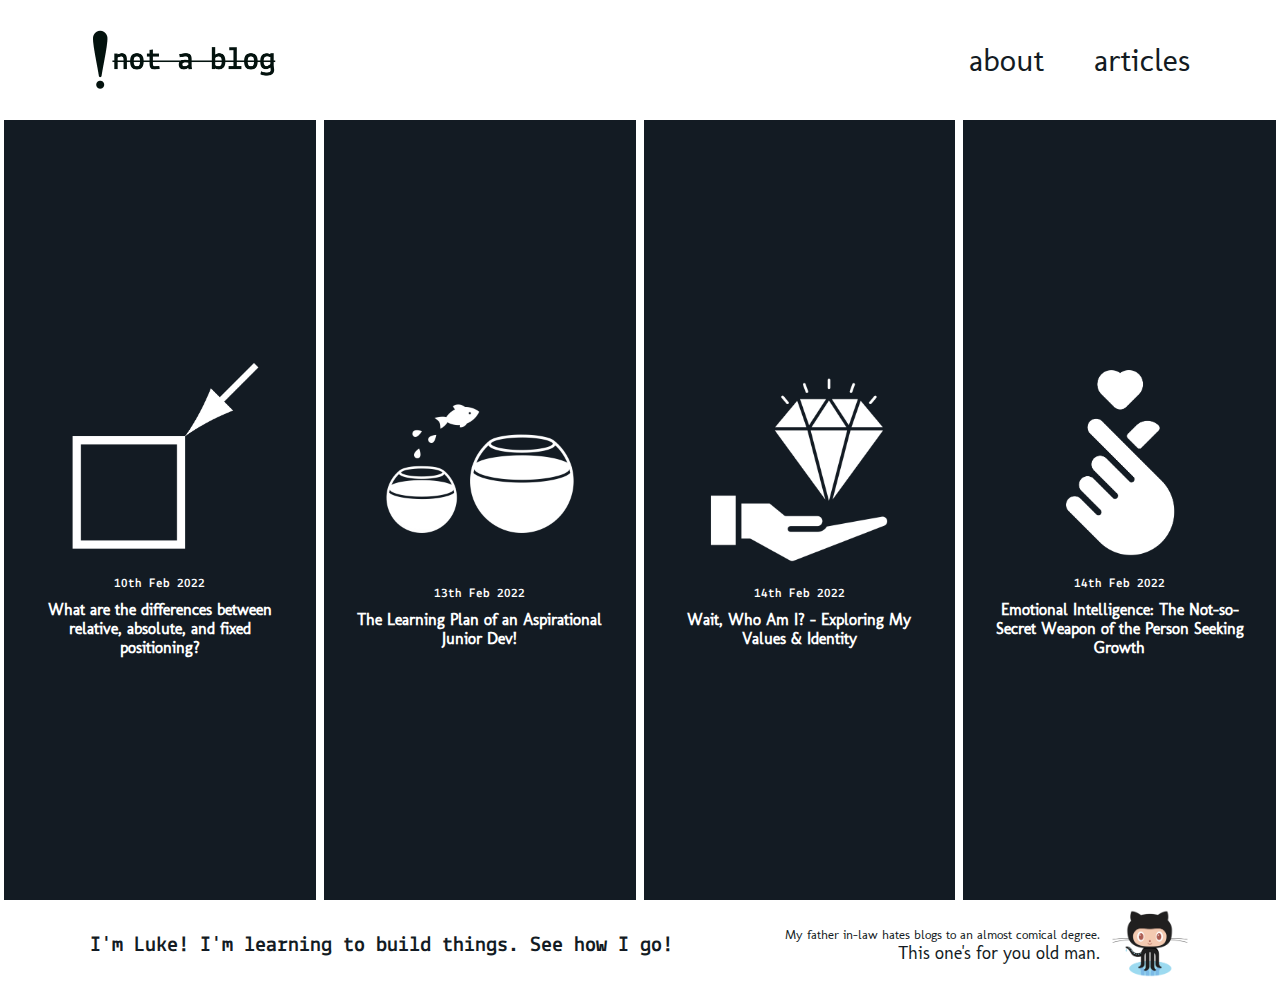
==== index.html @ 16911b7f "adds EQ blog thumbnails on homepage with links" ====
<!DOCTYPE html>
<html lang="en">
  <head>
    <meta charset="UTF-8" />
    <link href="styles/main.css" rel="stylesheet" type="text/css" />
    <link rel="icon" type="image/x-icon" href="img/favicon.png" />
    <meta name="viewport" content="width=device-width, initial-scale=1.0" />
    <meta http-equiv="X-UA-Compatible" content="ie=edge" />

    <!-- google fonts -->
    <link rel="preconnect" href="https://fonts.googleapis.com" />
    <link rel="preconnect" href="https://fonts.gstatic.com" crossorigin />
    <link
      href="https://fonts.googleapis.com/css2?family=Lekton:ital,wght@0,400;0,700;1,400&family=Molengo&display=swap"
      rel="stylesheet"
    />

    <title>not a blog | Luke Concannon</title>
  </head>

  <body>
    <div class="wrapper">
      <header class="page-header">
        <div class="header-container">
          <div>
            <a href="https://luke-concannon.github.io/"
              ><img src="./img/logo.png" alt="not a blog" id="logo-img"
            /></a>
          </div>
          <nav>
            <ul id="main-nav">
              <li><a href="#">about</a></li>
              <li><a href="#">articles</a></li>
            </ul>
          </nav>
        </div>
      </header>

      <main class="homepage-main">
        <div class="homepage-main-container">
          <article class="blog-thumbnail highlight-on-hover">
            <a href="blogs/position-property.html"
              ><img
                src="./img/box-arrow.png"
                alt="What are the differences between relative, absolute, and fixed positioning?"
              />
              <h4 style="color: white">10th Feb 2022</h4>
              <h3 style="color: white; padding-top: 10px">
                What are the differences between relative, absolute, and fixed
                positioning?
              </h3></a
            >
          </article>
          <article class="blog-thumbnail highlight-on-hover">
            <a href="blogs/learning-plan.html"
              ><img
                src="./img/big-fish.png"
                alt="The Learning Plan of an Aspirational Junior Dev!"
              />
              <h4 style="color: white">13th Feb 2022</h4>
              <h3 style="color: white; padding-top: 10px">
                The Learning Plan of an Aspirational Junior Dev!
              </h3></a
            >
          </article>
          <article class="blog-thumbnail highlight-on-hover">
            <a href="blogs/identity-values.html"
              ><img src="./img/values.png" alt="Wait, Who Am I?" />
              <h4 style="color: white">14th Feb 2022</h4>
              <h3 style="color: white; padding-top: 10px">
                Wait, Who Am I? - Exploring My Values & Identity
              </h3></a
            >
          </article>
        </div>
        <article class="blog-thumbnail highlight-on-hover">
            <a href="blogs/emotional-intelligence.html"
              ><img src="./img/eq.png" alt="The Importance of Emotional Intelligence" />
              <h4 style="color: white">14th Feb 2022</h4>
              <h3 style="color: white; padding-top: 10px">
                Emotional Intelligence: The Not-so-Secret Weapon of the Person Seeking Growth
              </h3></a
            >
          </article>
        </div>
      </main>

      <footer>
        <div class="footer-container-homepage">
          <div id="intro-blurb">
            <h1>I'm Luke! I'm learning to build things. See how I go!</h1>
          </div>
          <div class="footer-right-element">
            <div id="footer-blurb">
              <p style="font-size: 0.8em; text-align: right">
                My father in-law hates blogs to an almost comical degree.
                <br /><span style="font-size: 1.4em"
                  >This one's for you old man.</span
                >
              </p>
            </div>
            <div class="github-img">
              <span style="margin-left: 10px"
                ><a href="https://github.com/luke-concannon"
                  ><img
                    src="./img/github-logo.png"
                    alt="GitHub | Luke Concannon"
                    id="github-img" /></a
              ></span>
            </div>
          </div>
        </div>
      </footer>
    </div>
  </body>
</html>
---- styles/main.css ----
:root {
  --dark-color: #131b23;
  --mid-color: #26413c;
  --light-color: #8ab0ab;
  --ff-primary: "Molengo", sans-serif;
  --ff-title: "Lekton", sans-serif;
}

h1 {
  font-size: 2em;
  font-family: "Lekton", sans-serif;
  color: #131b23;
}

h2 {
  font-size: 1.8em;
  font-family: "Lekton", sans-serif;
  color: #131b23;
  margin: 0 auto;
}

h3 {
  font-size: 1.4em;
  font-family: "Molengo", sans-serif;
  color: #131b23;
  margin: 0 auto;
}

h4 {
  font-size: 1em;
  font-family: "Lekton", sans-serif;
  color: #131b23;
  margin: 0 auto;
}

p {
  font-family: "Molengo", sans-serif;
  font-size: 16px;
  color: #131b23;
  margin: 0 auto;
}

body {
  max-width: 1920px;
  margin: 0 auto;
}

nav {
  display: flex;
}

nav ul li a {
  text-decoration: none;
  color: #131b23;
}

nav ul li a:hover,
nav ul li a:focus {
  font-weight: bold;
  text-decoration: line-through;
}

blockquote {
  background: #eee;
  margin: 1.7em 10px;
  padding: 0.75em 30px;
  border-radius: 20px;
  quotes: "\201C""\201D""\2018""\2019";
}
blockquote:before {
  color: #ccc;
  content: open-quote;
  font-size: 4em;
  line-height: 0.1em;
  margin-right: 0.25em;
  vertical-align: -0.4em;
}

blockquote p {
  display: inline;
  font-family: "Lekton", sans-serif;
}
li {
  font-size: 1.2em;
  font-family: "Molengo", sans-serif;
  line-height: 150%;
}

.header-container {
  margin-right: 70px;
  margin-left: 70px;
  padding: 10px;
  float: none !important;
  display: flex;
  flex-direction: row;
  justify-content: space-between;
  align-items: center;
  flex-wrap: wrap;
}

.homepage-main-container {
  max-width: 80vw;
  max-height: 100vh;
  margin: 0 auto !important;
  float: none !important;
  display: flex;
  flex-direction: row;
  justify-content: space-between;
  align-items: stretch;
  overflow-x: auto;
  overflow-y: hidden;
  -ms-overflow-style: none; /* IE and Edge */
  scrollbar-width: none; /* Firefox */
}

.blog-main-container {
  display: flex;
}

/* Hide scrollbar but keep funcitonality for Chrome, Safari and Opera */
.homepage-main-container::-webkit-scrollbar {
  display: none;
}

.footer-container-homepage {
  display: flex;
  flex-direction: row;
  align-items: center;
  justify-content: space-between;
  padding: 10px;
  margin-right: 80px;
  margin-left: 80px;
}

.footer-page {
  background-color: #131b23;
}

.footer-container-page {
  display: flex;
  flex-direction: row;
  align-items: center;
  justify-content: space-between;
  padding: 10px;

  margin-right: 80px;
  margin-left: 80px;
}

.wrapper {
  display: flex;
  flex-direction: column;
  justify-content: space-between;
  align-items: stretch;
  min-height: 100vh;
}

.homepage-main {
  flex-grow: 1;
  display: flex;
  justify-content: space-between;
  align-items: stretch;
  background-color: #131b23;
}

.blog-page-main {
  max-width: 1920px;
  padding-left: 80px;
  padding-right: 80px;
  margin: 0 auto;
}

.blog-thumbnail {
  display: flex;
  flex-direction: column;
  justify-content: center;
  align-items: center;
  width: 20vw;
  padding: 30px;
  max-width: 300px;
  border-left: 4px solid white;
  border-right: 4px solid white;
  transition: transform 0.5s ease-out;
}

.blog-thumbnail h4 {
  font-size: 0.8em;
  margin-top: 10px;
}

.blog-thumbnail h3 {
  font-size: 1em;
  text-align: center;
}

.blog-thumbnail img {
  height: 200px;
}

.blog-thumbnail a {
  text-decoration: none;
  text-align: center;
}

.blog-thumbnail:hover {
  transform: scale(0.8);
  transition-duration: 500ms;
  border: 4px solid #08e8ed;
  border-radius: 20px;
}

.footer-right-element {
  display: flex;
  flex-direction: row;
  justify-content: center;
  align-items: center;
}

.blog-title {
  display: flex;
  flex-direction: row;
  justify-content: left;
  position: -webkit-sticky;
  top: 10px;
  position: sticky;
  top: 10px;
  background-color: #131b23;
  padding: 15px;
  padding-left: 50px;
  border-radius: 10px;
}

.blog-title h1 {
  color: white;
  font-size: 1.5em;
  font-family: "Molengo", sans-serif;
  display: flex;
  align-items: center;
}

.section-title h1 {
  font-size: 1.1em;
  font-family: "Molengo", sans-serif;
}

.blog-section {
  display: block;
  max-width: 60vw;
  padding: 20px;
  margin-top: 20px;
  margin-bottom: 60px;
  margin-left: auto;
  margin-right: auto;
}

.blog-section p {
  font-size: 1.2em;
  font-family: "Molengo", sans-serif;
  line-height: 150%;
}

.blog-section h2 {
  background-color: #eee;
  padding: 10px;
  border-radius: 10px;
  text-align: center;
}

.tldr {
  display: flex;
  flex-direction: row;
  justify-content: space-evenly;
  align-items: stretch;
  margin-top: 30px;
  max-width: 60vw;
  padding: 20px;
  margin-bottom: 20px;
  margin-left: auto;
  margin-right: auto;
  align-items: center;
}

.tldr h1 {
  display: flex;
  font-family: "Lekton", sans-serif;
  font-size: 5em;
  text-decoration: line-through;
}

.tldr li {
  font-size: 1.2em;
  font-family: "Molengo", sans-serif;
  line-height: 150%;
  background-color: beige;
  margin: 5px;
}

.blog-title-img {
  width: 7%;
  padding-right: 20px;
}

.iframe-container {
  overflow: hidden;
  /* 16:9 aspect ratio */
  padding-top: 56.25%;
  position: relative;
  margin-top: 20px;
}

.iframe-container iframe {
  border: 0;
  height: 100%;
  left: 0;
  position: absolute;
  top: 0;
  width: 100%;
}

#main-nav {
  list-style-type: none;
  margin-left: 50px;
}

#main-nav li {
  display: inline;
  float: left;
  margin-left: 30px;
  padding: 10px;
  font-size: 2em;
  font-family: "Molengo", sans-serif;
}

/* set width of logo as the minimum of 200px & 50vw */
#logo-img {
  vertical-align: middle;
  width: min(50vw, 200px);
  padding-right: 50px;
}

#github-img {
  width: 80px;
  transition: transform 0.5s ease-out;
}

#github-img:hover {
  transform: scale(1.1);
  transition-duration: 500ms;
}

#intro-blurb h1 {
  font-family: "Lekton", sans-serif;
  font-size: 1.4em;
  text-align: left;
}

#position-vid {
  margin-top: 50px;
}

/* Shaking logo */
#logo-img:hover {
  /* Start the shake animation and make the animation last for 0.5 seconds */
  animation: shake 0.5s;

  /* When the animation is finished, start again */
  animation-iteration-count: infinite;
}

@keyframes shake {
  0% {
    transform: translate(1px, 1px) rotate(0deg);
  }
  10% {
    transform: translate(-1px, -2px) rotate(-1deg);
  }
  20% {
    transform: translate(-3px, 0px) rotate(1deg);
  }
  30% {
    transform: translate(3px, 2px) rotate(0deg);
  }
  40% {
    transform: translate(1px, -1px) rotate(1deg);
  }
  50% {
    transform: translate(-1px, 2px) rotate(-1deg);
  }
  60% {
    transform: translate(-3px, 1px) rotate(0deg);
  }
  70% {
    transform: translate(3px, 1px) rotate(-1deg);
  }
  80% {
    transform: translate(-1px, -1px) rotate(1deg);
  }
  90% {
    transform: translate(1px, 2px) rotate(0deg);
  }
  100% {
    transform: translate(1px, -2px) rotate(-1deg);
  }
}

@media only screen and (max-width: 780px) {
  #main-nav li {
    font-size: 1.5em;
  }

  .header-container {
    margin-right: 0px;
    margin-left: 0px;
    display: flex;
    flex-direction: row;
    justify-content: center;
    align-items: center;
    flex-wrap: wrap;
  }

  .main-container {
    flex-wrap: wrap;
    justify-content: center;
    overflow: auto;
  }

  .footer-container {
    margin-right: 0px;
    margin-left: 0px;
  }

  .blog-thumbnail {
    width: 100vw;
  }

  #footer-blurb {
    display: none;
  }

  #intro-blurb h1 {
    font-size: 1em;
  }

  #logo-img {
    padding-top: 10px;
    padding-right: 0px;
  }

  #main-nav li {
    margin: 0px;
  }

  #main-nav {
    margin: 0px;
    padding-inline-start: 0;
  }

  .blog-page-main {
    width: 100vw;
  }

  #position-vid {
    display: none;
  }

  .blog-page-main {
    padding-left: 0px;
    padding-right: 0px;
    margin: 0 auto;
  }

  .tldr {
    flex-wrap: wrap;
    margin: 0 auto;
    max-width: 85vw;
  }

  .blog-section {
    margin: 0 auto;
    padding: 0px;
    max-width: 85vw;
  }

  .blog-title-img {
    display: none;
  }

  .blog-title h1 {
    text-align: center;
    align-items: center;
    margin: 0 auto;
    padding: 0px;
  }

  .blog-title {
    padding: 10px;
  }
}
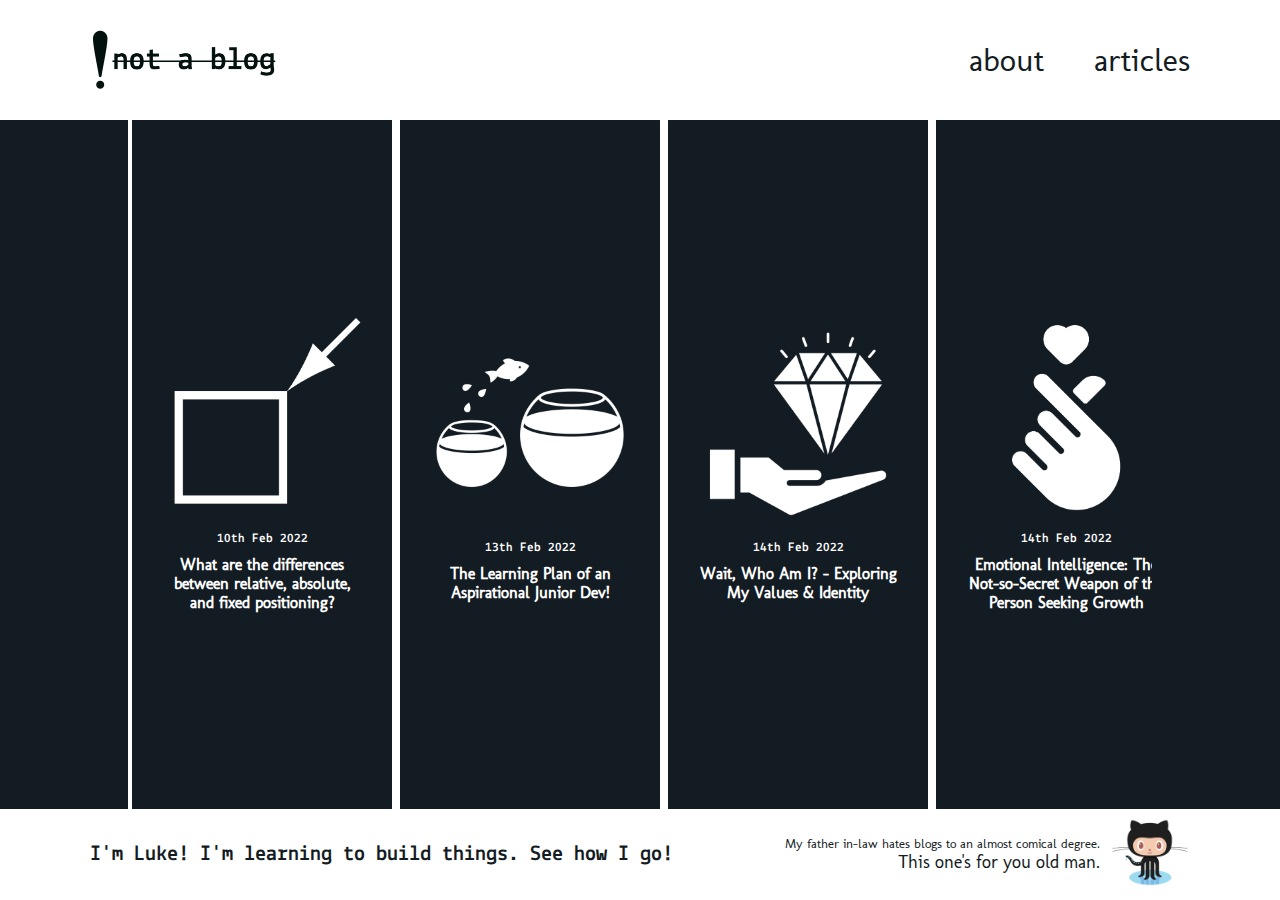
==== commit bd4f0ceb: "Renames class footer-container-homepage in media queries" ====
--- a/index.html
+++ b/index.html
@@ -72,13 +72,16 @@
               </h3></a
             >
           </article>
-        </div>
-        <article class="blog-thumbnail highlight-on-hover">
+          <article class="blog-thumbnail highlight-on-hover">
             <a href="blogs/emotional-intelligence.html"
-              ><img src="./img/eq.png" alt="The Importance of Emotional Intelligence" />
+              ><img
+                src="./img/eq.png"
+                alt="The Importance of Emotional Intelligence"
+              />
               <h4 style="color: white">14th Feb 2022</h4>
               <h3 style="color: white; padding-top: 10px">
-                Emotional Intelligence: The Not-so-Secret Weapon of the Person Seeking Growth
+                Emotional Intelligence: The Not-so-Secret Weapon of the Person
+                Seeking Growth
               </h3></a
             >
           </article>
--- a/styles/main.css
+++ b/styles/main.css
@@ -424,7 +424,7 @@
     overflow: auto;
   }
 
-  .footer-container {
+  .footer-container-homepage {
     margin-right: 0px;
     margin-left: 0px;
   }
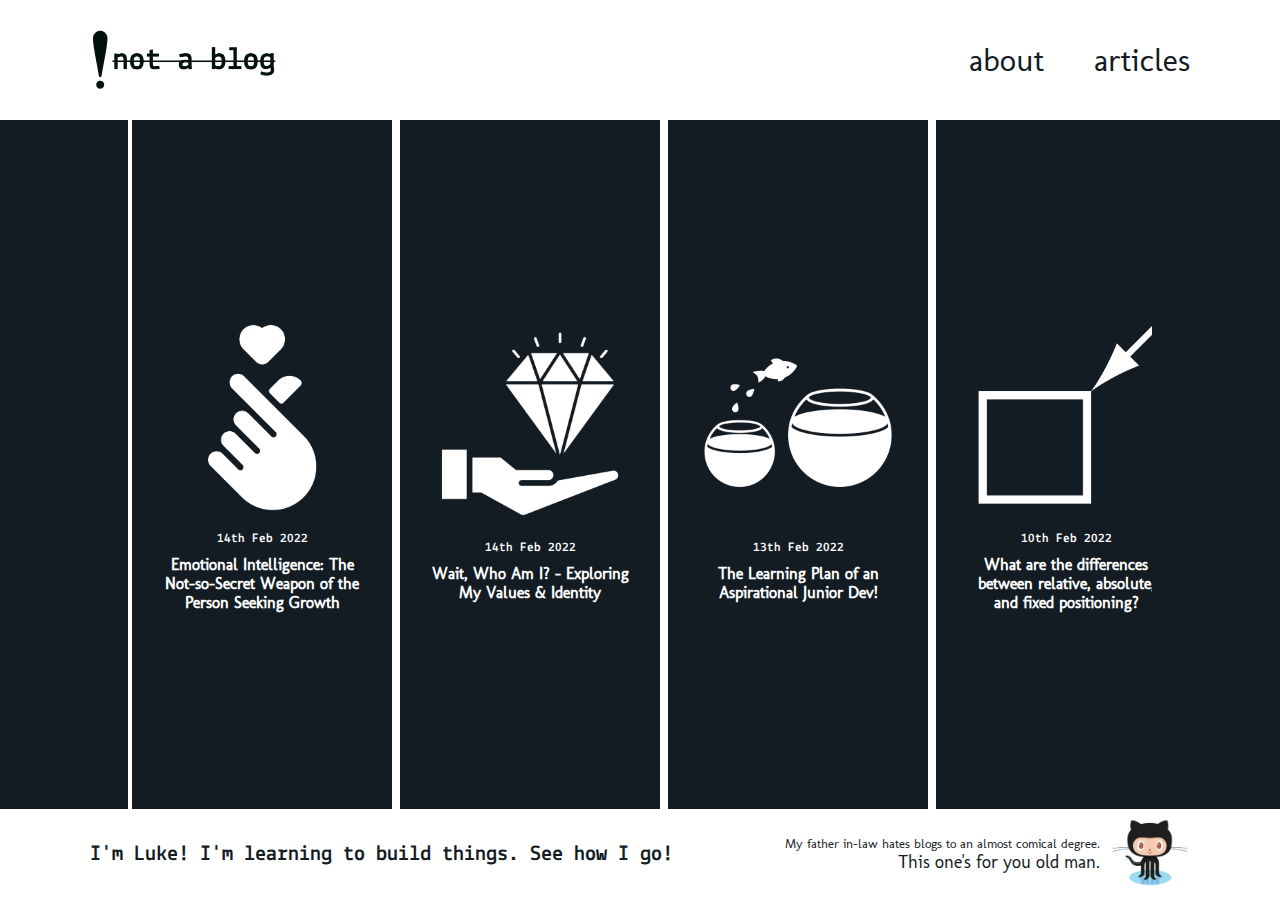
==== commit da72ae46: "Finalises EQ blog" ====
--- a/index.html
+++ b/index.html
@@ -39,15 +39,24 @@
       <main class="homepage-main">
         <div class="homepage-main-container">
           <article class="blog-thumbnail highlight-on-hover">
-            <a href="blogs/position-property.html"
+            <a href="blogs/emotional-intelligence.html"
               ><img
-                src="./img/box-arrow.png"
-                alt="What are the differences between relative, absolute, and fixed positioning?"
+                src="./img/eq.png"
+                alt="The Importance of Emotional Intelligence"
               />
-              <h4 style="color: white">10th Feb 2022</h4>
+              <h4 style="color: white">14th Feb 2022</h4>
               <h3 style="color: white; padding-top: 10px">
-                What are the differences between relative, absolute, and fixed
-                positioning?
+                Emotional Intelligence: The Not-so-Secret Weapon of the Person
+                Seeking Growth
+              </h3></a
+            >
+          </article>
+          <article class="blog-thumbnail highlight-on-hover">
+            <a href="blogs/identity-values.html"
+              ><img src="./img/values.png" alt="Wait, Who Am I?" />
+              <h4 style="color: white">14th Feb 2022</h4>
+              <h3 style="color: white; padding-top: 10px">
+                Wait, Who Am I? - Exploring My Values & Identity
               </h3></a
             >
           </article>
@@ -64,24 +73,15 @@
             >
           </article>
           <article class="blog-thumbnail highlight-on-hover">
-            <a href="blogs/identity-values.html"
-              ><img src="./img/values.png" alt="Wait, Who Am I?" />
-              <h4 style="color: white">14th Feb 2022</h4>
+            <a href="blogs/position-property.html"
+              ><img
+                src="./img/box-arrow.png"
+                alt="What are the differences between relative, absolute, and fixed positioning?"
+              />
+              <h4 style="color: white">10th Feb 2022</h4>
               <h3 style="color: white; padding-top: 10px">
-                Wait, Who Am I? - Exploring My Values & Identity
-              </h3></a
-            >
-          </article>
-          <article class="blog-thumbnail highlight-on-hover">
-            <a href="blogs/emotional-intelligence.html"
-              ><img
-                src="./img/eq.png"
-                alt="The Importance of Emotional Intelligence"
-              />
-              <h4 style="color: white">14th Feb 2022</h4>
-              <h3 style="color: white; padding-top: 10px">
-                Emotional Intelligence: The Not-so-Secret Weapon of the Person
-                Seeking Growth
+                What are the differences between relative, absolute, and fixed
+                positioning?
               </h3></a
             >
           </article>
--- a/styles/main.css
+++ b/styles/main.css
@@ -61,7 +61,7 @@
 }
 
 blockquote {
-  background: #eee;
+  background: rgba(138, 176, 171, 1);
   margin: 1.7em 10px;
   padding: 0.75em 30px;
   border-radius: 20px;
@@ -78,8 +78,10 @@
 
 blockquote p {
   display: inline;
+  color: white;
   font-family: "Lekton", sans-serif;
 }
+
 li {
   font-size: 1.2em;
   font-family: "Molengo", sans-serif;
@@ -261,7 +263,8 @@
 
 .blog-section h2 {
   background-color: #eee;
-  padding: 10px;
+  padding: 20px;
+  margin: 20px 0px 20px 0px;
   border-radius: 10px;
   text-align: center;
 }
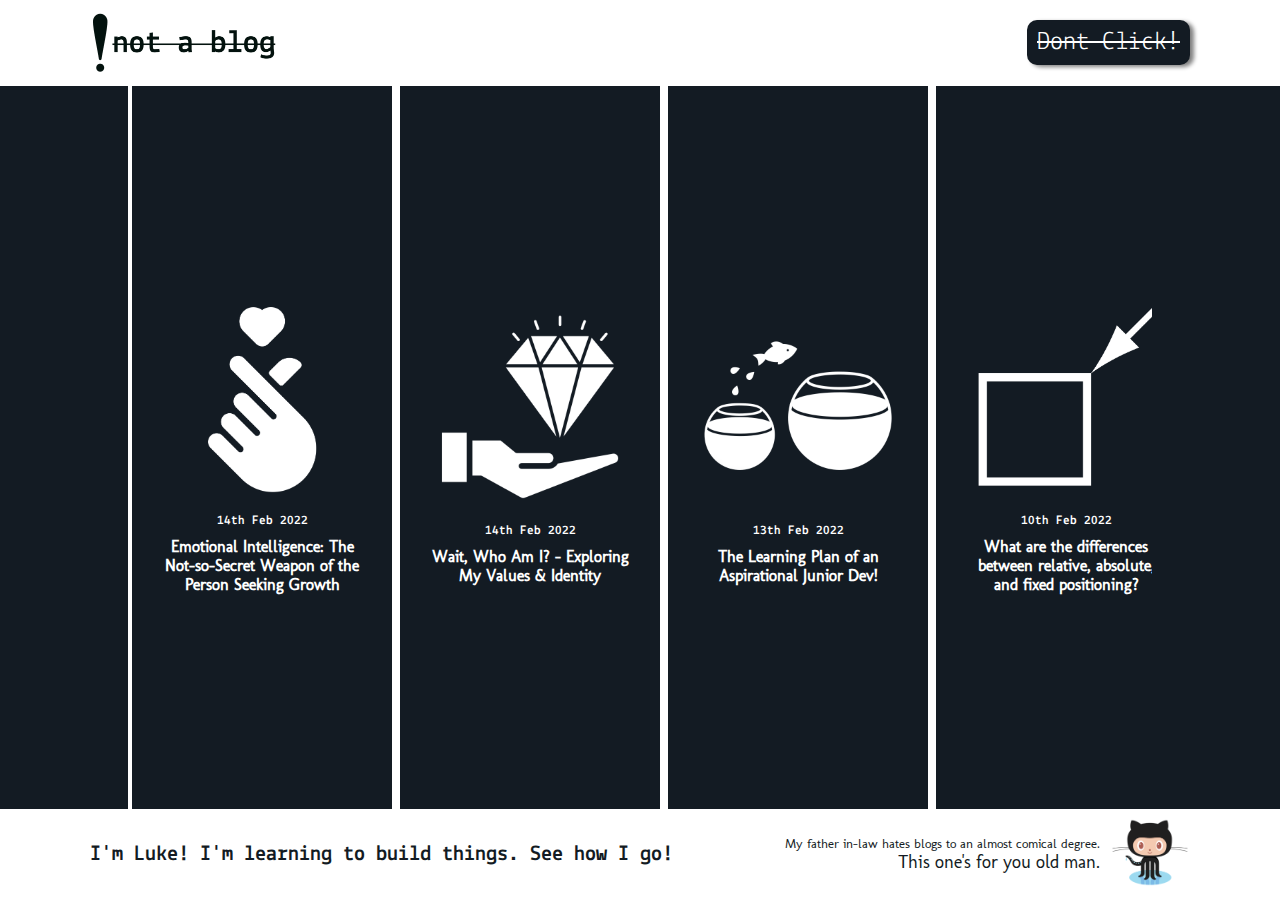
==== commit 8a8e7526: "adds color change button to blog" ====
--- a/index.html
+++ b/index.html
@@ -27,16 +27,11 @@
               ><img src="./img/logo.png" alt="not a blog" id="logo-img"
             /></a>
           </div>
-          <nav>
-            <ul id="main-nav">
-              <li><a href="#">about</a></li>
-              <li><a href="#">articles</a></li>
-            </ul>
-          </nav>
+          <button id="changeColor">Dont Click!</button>
         </div>
       </header>
 
-      <main class="homepage-main">
+      <main id="homepage-main">
         <div class="homepage-main-container">
           <article class="blog-thumbnail highlight-on-hover">
             <a href="blogs/emotional-intelligence.html"
@@ -91,11 +86,16 @@
       <footer>
         <div class="footer-container-homepage">
           <div id="intro-blurb">
-            <h1>I'm Luke! I'm learning to build things. See how I go!</h1>
+            <h1 id="changeable">
+              I'm Luke! I'm learning to build things. See how I go!
+            </h1>
           </div>
           <div class="footer-right-element">
             <div id="footer-blurb">
-              <p style="font-size: 0.8em; text-align: right">
+              <p
+                id="changeable-right"
+                style="font-size: 0.8em; text-align: right"
+              >
                 My father in-law hates blogs to an almost comical degree.
                 <br /><span style="font-size: 1.4em"
                   >This one's for you old man.</span
@@ -115,5 +115,36 @@
         </div>
       </footer>
     </div>
+    <script>
+      // setup theme change button
+      const button = document.getElementById("changeColor");
+
+      const colors = [
+        "#b0ab8a",
+        "#08e8ed",
+        "#8ab0ab",
+        "#131b23",
+        "#26413c",
+        "#8aa2b0",
+        "#b08a8f",
+        "#b0988a",
+        "#ab8ab0",
+      ];
+
+      let i = 0;
+
+      button.addEventListener("click", (e) => {
+        if (i === colors.length) {
+          i = 0;
+        }
+        document.getElementById("homepage-main").style.backgroundColor =
+          colors[i];
+        document.getElementById("changeColor").style.backgroundColor =
+          colors[i];
+        document.getElementById("changeable").style.color = colors[i];
+        document.getElementById("changeable-right").style.color = colors[i];
+        i++;
+      });
+    </script>
   </body>
 </html>
--- a/styles/main.css
+++ b/styles/main.css
@@ -157,14 +157,6 @@
   min-height: 100vh;
 }
 
-.homepage-main {
-  flex-grow: 1;
-  display: flex;
-  justify-content: space-between;
-  align-items: stretch;
-  background-color: #131b23;
-}
-
 .blog-page-main {
   max-width: 1920px;
   padding-left: 80px;
@@ -207,7 +199,7 @@
 .blog-thumbnail:hover {
   transform: scale(0.8);
   transition-duration: 500ms;
-  border: 4px solid #08e8ed;
+  border: 4px solid white;
   border-radius: 20px;
 }
 
@@ -335,6 +327,33 @@
 }
 
 /* set width of logo as the minimum of 200px & 50vw */
+#homepage-main {
+  flex-grow: 1;
+  display: flex;
+  justify-content: space-between;
+  align-items: stretch;
+  background-color: #131b23;
+}
+
+#changeColor {
+  font-family: "Lekton", sans-serif;
+  font-size: 1.6em;
+  text-decoration: line-through;
+  background-color: #131b23;
+  color: white;
+  border: 0px;
+  border-radius: 10px;
+  padding: 10px;
+  vertical-align: top;
+  box-shadow: 4px 2px 4px gray;
+  margin: 4px 10px 4px 10px;
+}
+
+#changeColor:active {
+  box-shadow: 0 0 0 white;
+  margin: 6px 10px 2px 10px;
+}
+
 #logo-img {
   vertical-align: middle;
   width: min(50vw, 200px);
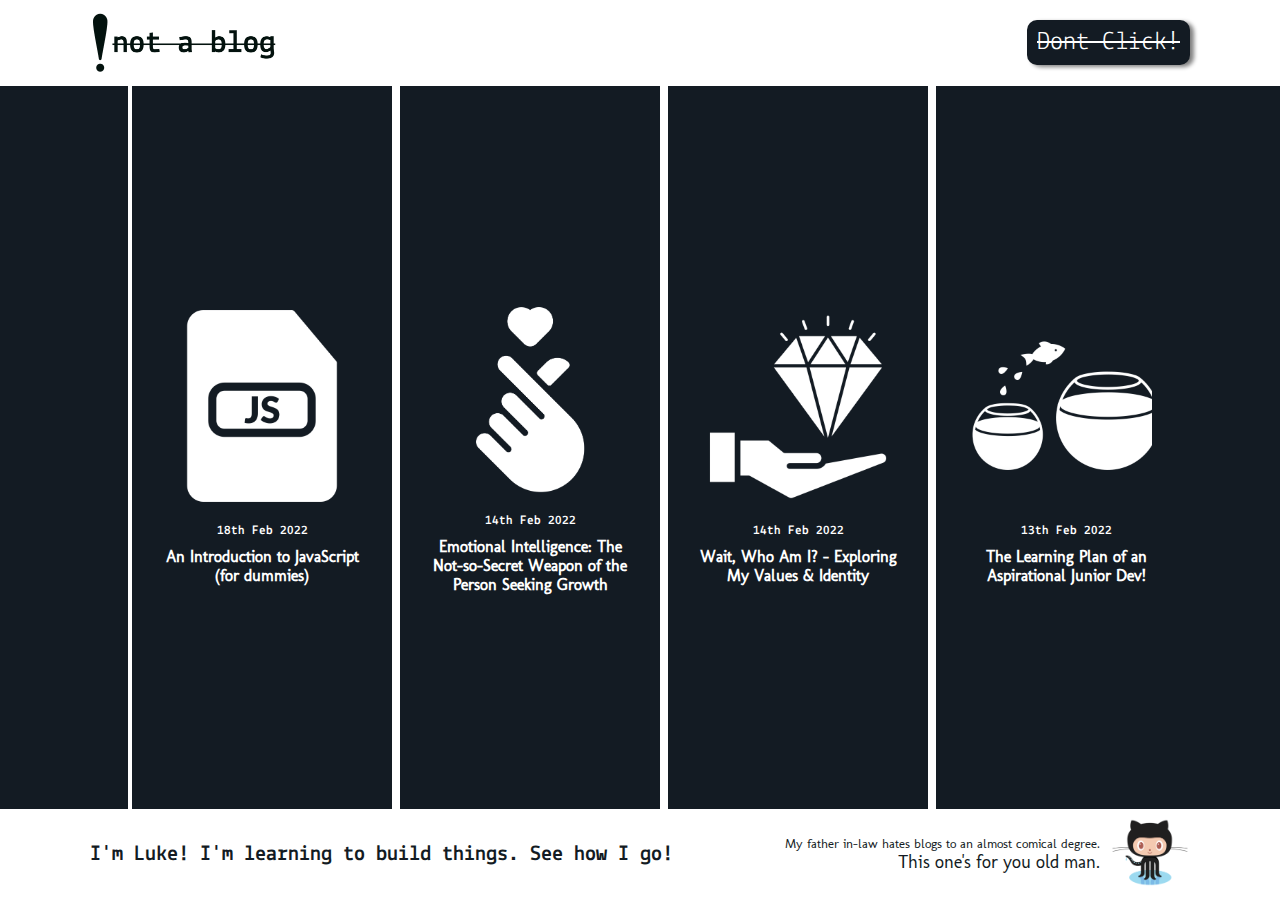
==== commit ceaad327: "Adds JS blog" ====
--- a/index.html
+++ b/index.html
@@ -33,6 +33,18 @@
 
       <main id="homepage-main">
         <div class="homepage-main-container">
+          <article class="blog-thumbnail highlight-on-hover">
+            <a href="blogs/javascript-dom.html"
+              ><img
+                src="./img/js.png"
+                alt="An Introduction to JavaScript (for dummies)"
+              />
+              <h4 style="color: white">18th Feb 2022</h4>
+              <h3 style="color: white; padding-top: 10px">
+                An Introduction to JavaScript (for dummies)
+              </h3></a
+            >
+          </article>
           <article class="blog-thumbnail highlight-on-hover">
             <a href="blogs/emotional-intelligence.html"
               ><img
--- a/styles/main.css
+++ b/styles/main.css
@@ -92,7 +92,6 @@
   margin-right: 70px;
   margin-left: 70px;
   padding: 10px;
-  float: none !important;
   display: flex;
   flex-direction: row;
   justify-content: space-between;
@@ -103,8 +102,7 @@
 .homepage-main-container {
   max-width: 80vw;
   max-height: 100vh;
-  margin: 0 auto !important;
-  float: none !important;
+  margin: 0 auto;
   display: flex;
   flex-direction: row;
   justify-content: space-between;
@@ -517,4 +515,8 @@
   .blog-title {
     padding: 10px;
   }
-}
+
+  #changeColor {
+    font-size: 0.8em;
+  }
+}
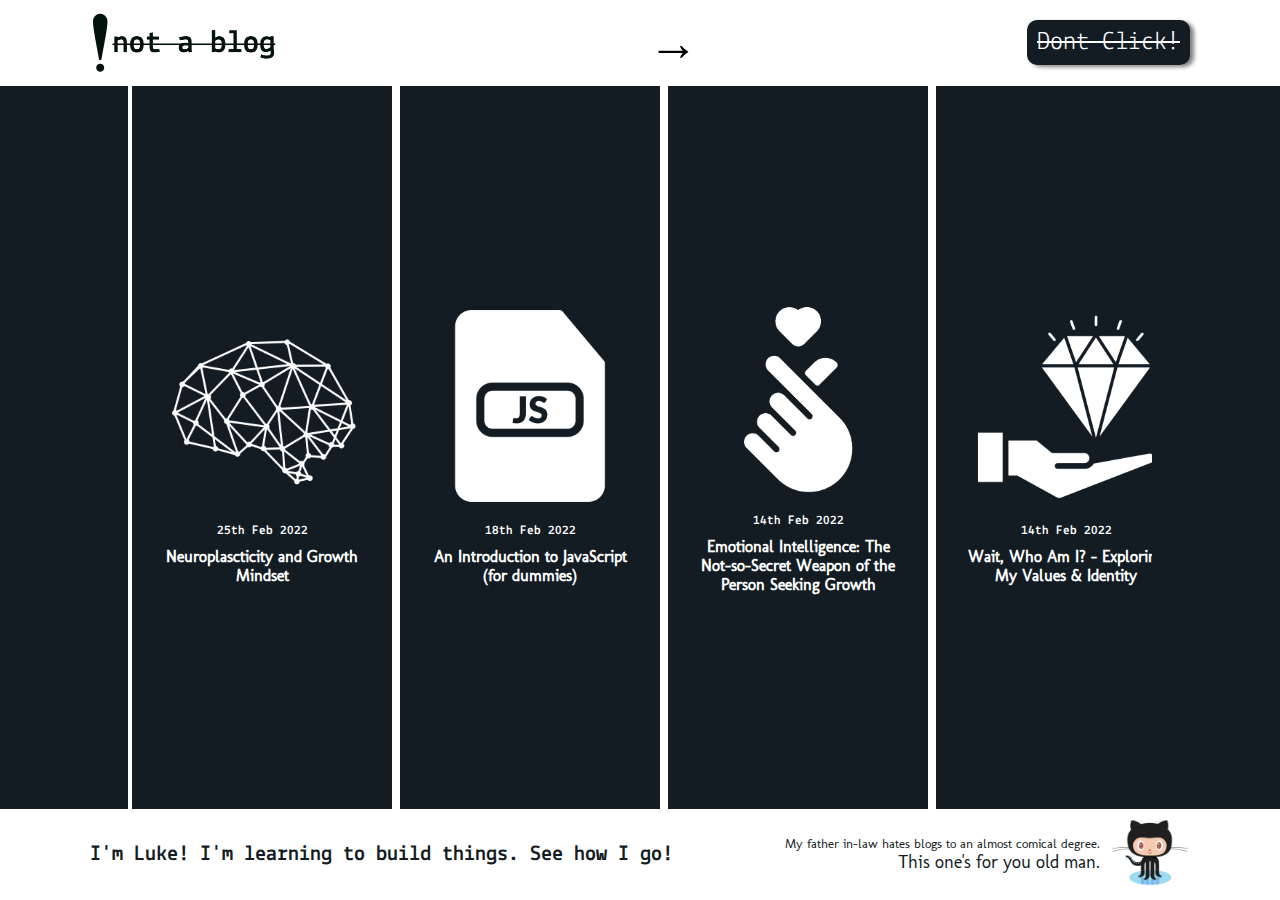
==== commit 0819bb9d: "adds neuroplasticity blog" ====
--- a/index.html
+++ b/index.html
@@ -27,12 +27,22 @@
               ><img src="./img/logo.png" alt="not a blog" id="logo-img"
             /></a>
           </div>
+          <span style="font-size: 50px" id="scroll-arrow">&rarr;</span>
           <button id="changeColor">Dont Click!</button>
         </div>
       </header>
 
       <main id="homepage-main">
         <div class="homepage-main-container">
+          <article class="blog-thumbnail highlight-on-hover">
+            <a href="blogs/neuroplasticity.html"
+              ><img src="./img/brain.png" alt="The Malleable Mind!" />
+              <h4 style="color: white">25th Feb 2022</h4>
+              <h3 style="color: white; padding-top: 10px">
+                Neuroplascticity and Growth Mindset
+              </h3></a
+            >
+          </article>
           <article class="blog-thumbnail highlight-on-hover">
             <a href="blogs/javascript-dom.html"
               ><img
@@ -155,6 +165,7 @@
           colors[i];
         document.getElementById("changeable").style.color = colors[i];
         document.getElementById("changeable-right").style.color = colors[i];
+        document.getElementById("scroll-arrow").style.color = colors[i];
         i++;
       });
     </script>
--- a/styles/main.css
+++ b/styles/main.css
@@ -142,7 +142,6 @@
   align-items: center;
   justify-content: space-between;
   padding: 10px;
-
   margin-right: 80px;
   margin-left: 80px;
 }
@@ -172,7 +171,7 @@
   max-width: 300px;
   border-left: 4px solid white;
   border-right: 4px solid white;
-  transition: transform 0.5s ease-out;
+  transition: transform 0.1s ease-out;
 }
 
 .blog-thumbnail h4 {
@@ -195,8 +194,8 @@
 }
 
 .blog-thumbnail:hover {
-  transform: scale(0.8);
-  transition-duration: 500ms;
+  transform: scale(0.95);
+  transition-duration: 100ms;
   border: 4px solid white;
   border-radius: 20px;
 }
@@ -445,8 +444,11 @@
   }
 
   .footer-container-homepage {
-    margin-right: 0px;
-    margin-left: 0px;
+    margin: 0 auto;
+  }
+
+  .footer-container-page {
+    margin: 0 auto;
   }
 
   .blog-thumbnail {
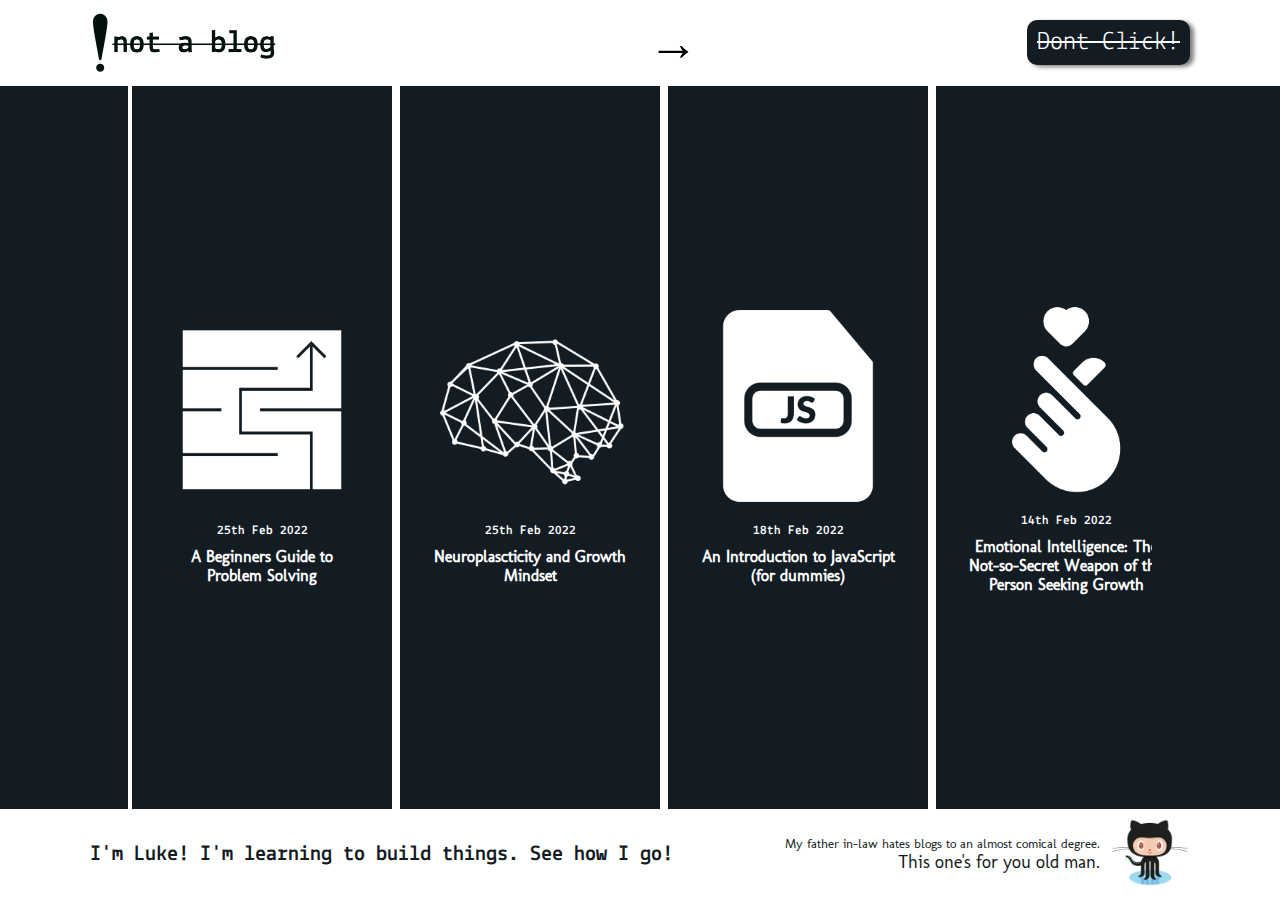
==== commit 637c52da: "Adds problem-solving blog" ====
--- a/index.html
+++ b/index.html
@@ -34,6 +34,15 @@
 
       <main id="homepage-main">
         <div class="homepage-main-container">
+          <article class="blog-thumbnail highlight-on-hover">
+            <a href="blogs/problem-solving.html"
+              ><img src="./img/puzzle.png" alt="Problem Solving" />
+              <h4 style="color: white">25th Feb 2022</h4>
+              <h3 style="color: white; padding-top: 10px">
+                A Beginners Guide to Problem Solving
+              </h3></a
+            >
+          </article>
           <article class="blog-thumbnail highlight-on-hover">
             <a href="blogs/neuroplasticity.html"
               ><img src="./img/brain.png" alt="The Malleable Mind!" />
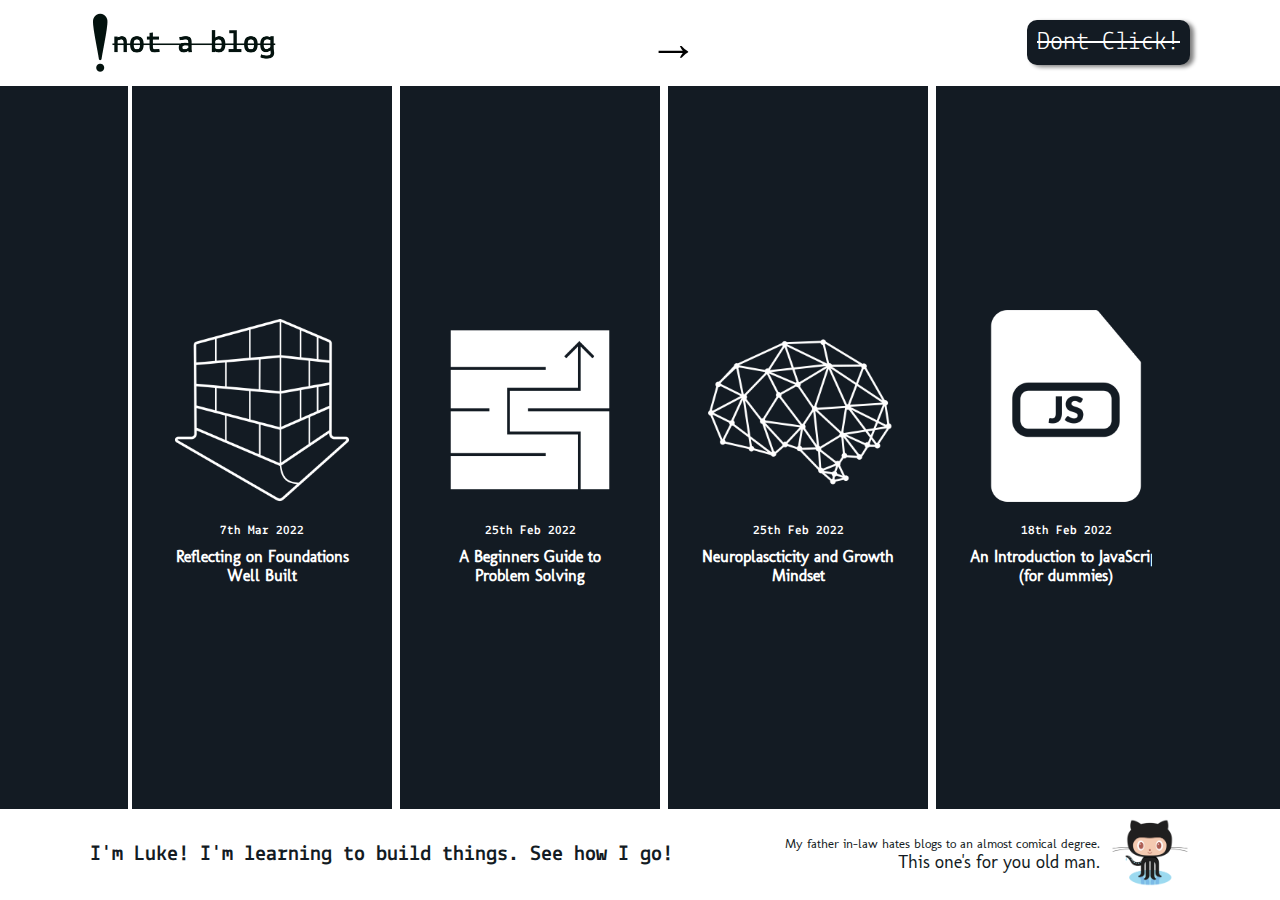
==== commit 722426f1: "adds foundation reflections blog" ====
--- a/index.html
+++ b/index.html
@@ -34,6 +34,18 @@
 
       <main id="homepage-main">
         <div class="homepage-main-container">
+          <article class="blog-thumbnail highlight-on-hover">
+            <a href="blogs/foundations-reflection.html"
+              ><img
+                src="./img/foundation.png"
+                alt="Reflecting on Foundations well built"
+              />
+              <h4 style="color: white">7th Mar 2022</h4>
+              <h3 style="color: white; padding-top: 10px">
+                Reflecting on Foundations Well Built
+              </h3></a
+            >
+          </article>
           <article class="blog-thumbnail highlight-on-hover">
             <a href="blogs/problem-solving.html"
               ><img src="./img/puzzle.png" alt="Problem Solving" />
--- a/styles/main.css
+++ b/styles/main.css
@@ -13,8 +13,9 @@
 }
 
 h2 {
-  font-size: 1.8em;
-  font-family: "Lekton", sans-serif;
+  font-size: 1.4em;
+  font-family: "Lekton", sans-serif;
+  font-weight: 100;
   color: #131b23;
   margin: 0 auto;
 }
@@ -255,7 +256,8 @@
   padding: 20px;
   margin: 20px 0px 20px 0px;
   border-radius: 10px;
-  text-align: center;
+  text-align: left;
+  line-height: 125%;
 }
 
 .tldr {
